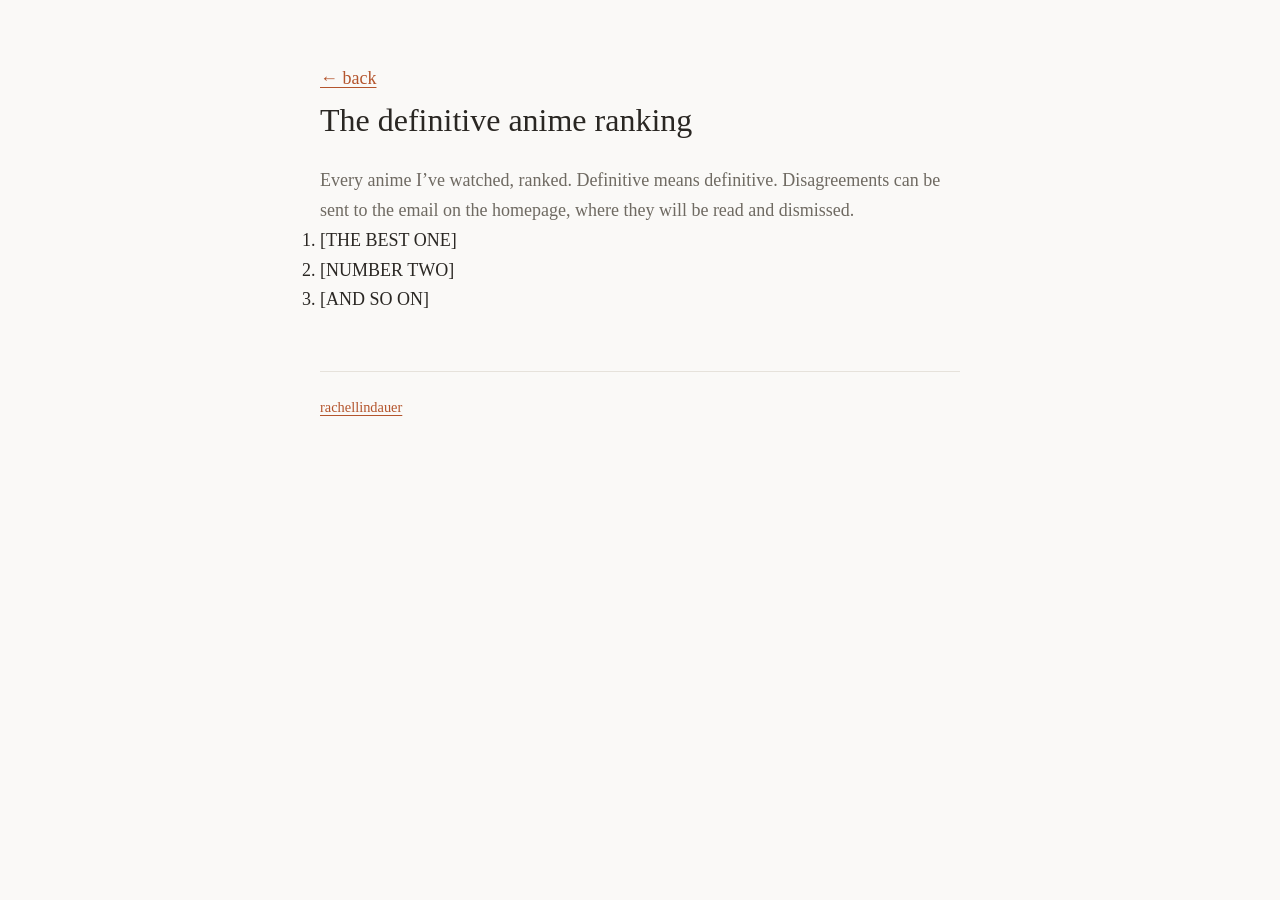
==== anime.html @ cb933fba "First version of my personal site" ====
<!doctype html>
<html lang="en">
<head>
  <meta charset="utf-8">
  <meta name="viewport" content="width=device-width, initial-scale=1">
  <title>The definitive anime ranking — Rachel Lindauer</title>
  <link rel="stylesheet" href="style.css">
</head>
<body>

  <main>
    <p><a href="index.html">&larr; back</a></p>

    <section>
      <h1>The definitive anime ranking</h1>
      <p class="quiet">Every anime I&rsquo;ve watched, ranked. Definitive
      means definitive. Disagreements can be sent to the email on the
      homepage, where they will be read and dismissed.</p>
      <ol>
        <li>[THE BEST ONE]</li>
        <li>[NUMBER TWO]</li>
        <li>[AND SO ON]</li>
      </ol>
    </section>

  </main>

  <footer>
    <p class="quiet"><a href="index.html">rachellindauer</a></p>
  </footer>

</body>
</html>
---- style.css ----
/* ============================================================
   Rachel's site — one small stylesheet, no framework.
   The variables below control the whole look. Change a color
   here and it changes everywhere.
   ============================================================ */

:root {
  --bg: #faf9f7;          /* page background: warm off-white */
  --text: #2a2723;        /* main text: soft near-black */
  --muted: #6f6a62;       /* quieter text */
  --accent: #b4552d;      /* links: warm terracotta */
  --rule: #e6e2db;        /* thin divider lines */
  --max-width: 40rem;     /* how wide the text column gets */
}

/* Respect the reader's dark mode. */
@media (prefers-color-scheme: dark) {
  :root {
    --bg: #1c1a18;
    --text: #e8e4de;
    --muted: #a39d93;
    --accent: #e08a5c;
    --rule: #35312c;
  }
}

* {
  margin: 0;
  padding: 0;
  box-sizing: border-box;
}

body {
  background: var(--bg);
  color: var(--text);
  font-family: Georgia, "Times New Roman", serif;
  font-size: 1.125rem;
  line-height: 1.65;
  padding: 4rem 1.5rem 6rem;
}

main, footer {
  max-width: var(--max-width);
  margin: 0 auto;
}

h1 {
  font-size: 2rem;
  font-weight: normal;
  margin-bottom: 1.25rem;
}

h2 {
  font-size: 1.05rem;
  font-weight: normal;
  text-transform: uppercase;
  letter-spacing: 0.08em;
  color: var(--muted);
  margin-bottom: 1rem;
}

section {
  margin-bottom: 3.5rem;
}

section + section {
  border-top: 1px solid var(--rule);
  padding-top: 3rem;
}

p + p {
  margin-top: 1rem;
}

a {
  color: var(--accent);
  text-decoration-thickness: 1px;
  text-underline-offset: 3px;
}

a:hover {
  text-decoration-thickness: 2px;
}

.quiet {
  color: var(--muted);
}

.soon {
  color: var(--muted);
  font-style: italic;
}

/* Lists of projects / links, without bullet dots. */
ul.items, ul.links {
  list-style: none;
}

ul.items li {
  margin-bottom: 1.5rem;
}

ul.items p {
  margin-top: 0.25rem;
  color: var(--muted);
  font-size: 1rem;
}

ul.links li {
  display: inline-block;
  margin-right: 1.5rem;
}

footer {
  margin-top: 2rem;
  border-top: 1px solid var(--rule);
  padding-top: 1.5rem;
  font-size: 0.9rem;
}
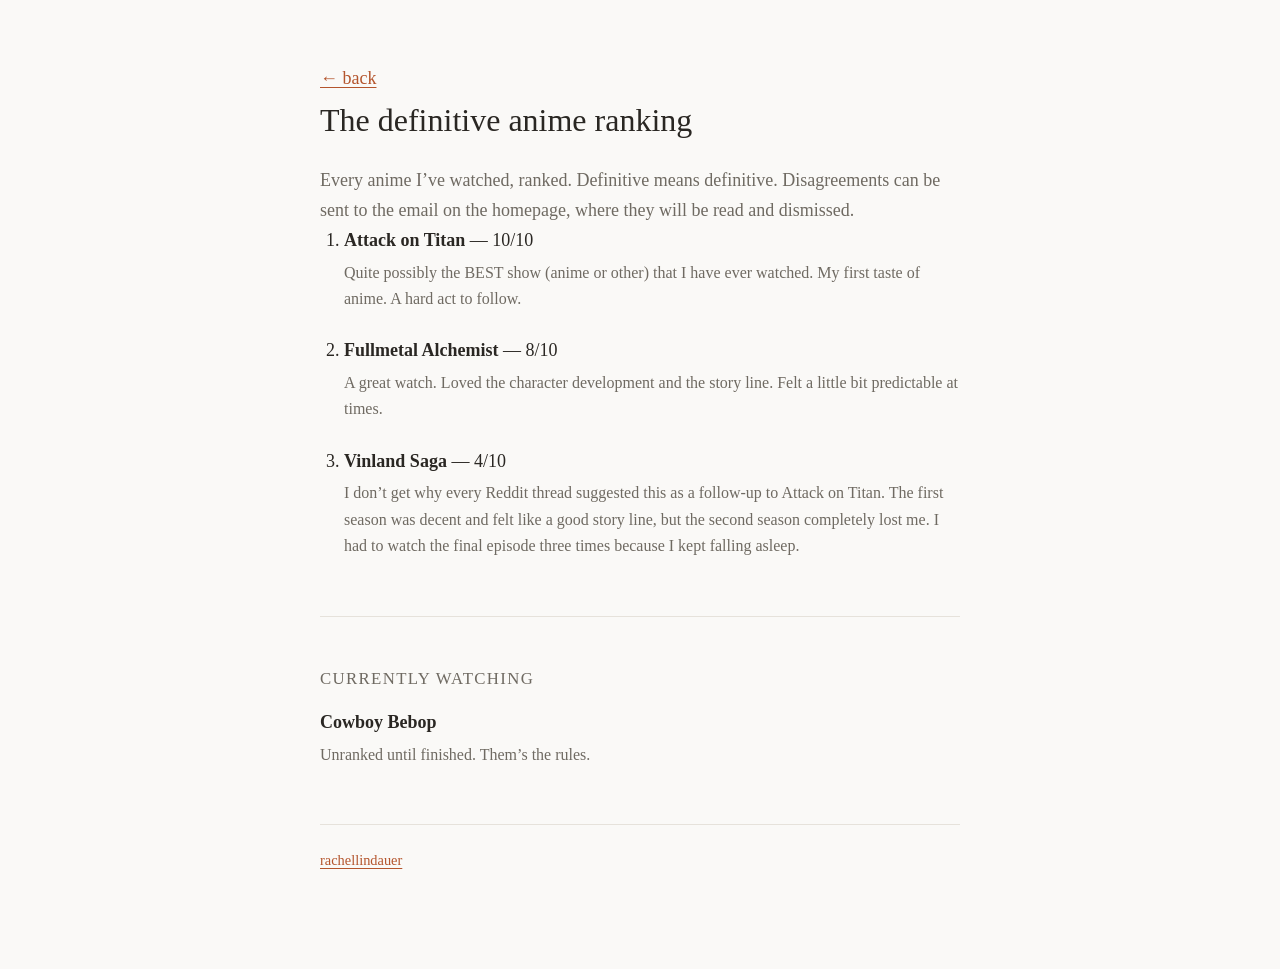
==== commit 93589b23: "The definitive anime ranking, v1" ====
--- a/anime.html
+++ b/anime.html
@@ -16,11 +16,36 @@
       <p class="quiet">Every anime I&rsquo;ve watched, ranked. Definitive
       means definitive. Disagreements can be sent to the email on the
       homepage, where they will be read and dismissed.</p>
-      <ol>
-        <li>[THE BEST ONE]</li>
-        <li>[NUMBER TWO]</li>
-        <li>[AND SO ON]</li>
+      <ol class="ranking">
+        <li>
+          <strong>Attack on Titan</strong> &mdash; 10/10
+          <p>Quite possibly the BEST show (anime or other) that I have ever
+          watched. My first taste of anime. A hard act to follow.</p>
+        </li>
+        <li>
+          <strong>Fullmetal Alchemist</strong> &mdash; 8/10
+          <p>A great watch. Loved the character development and the story
+          line. Felt a little bit predictable at times.</p>
+        </li>
+        <li>
+          <strong>Vinland Saga</strong> &mdash; 4/10
+          <p>I don&rsquo;t get why every Reddit thread suggested this as a
+          follow-up to Attack on Titan. The first season was decent and felt
+          like a good story line, but the second season completely lost me.
+          I had to watch the final episode three times because I kept
+          falling asleep.</p>
+        </li>
       </ol>
+    </section>
+
+    <section>
+      <h2>Currently watching</h2>
+      <ul class="items">
+        <li>
+          <strong>Cowboy Bebop</strong>
+          <p>Unranked until finished. Them&rsquo;s the rules.</p>
+        </li>
+      </ul>
     </section>
 
   </main>
--- a/style.css
+++ b/style.css
@@ -111,6 +111,21 @@
   margin-right: 1.5rem;
 }
 
+/* The ranking list keeps its numbers — it IS a ranking. */
+ol.ranking {
+  padding-left: 1.5rem;
+}
+
+ol.ranking li {
+  margin-bottom: 1.5rem;
+}
+
+ol.ranking p {
+  margin-top: 0.25rem;
+  color: var(--muted);
+  font-size: 1rem;
+}
+
 footer {
   margin-top: 2rem;
   border-top: 1px solid var(--rule);
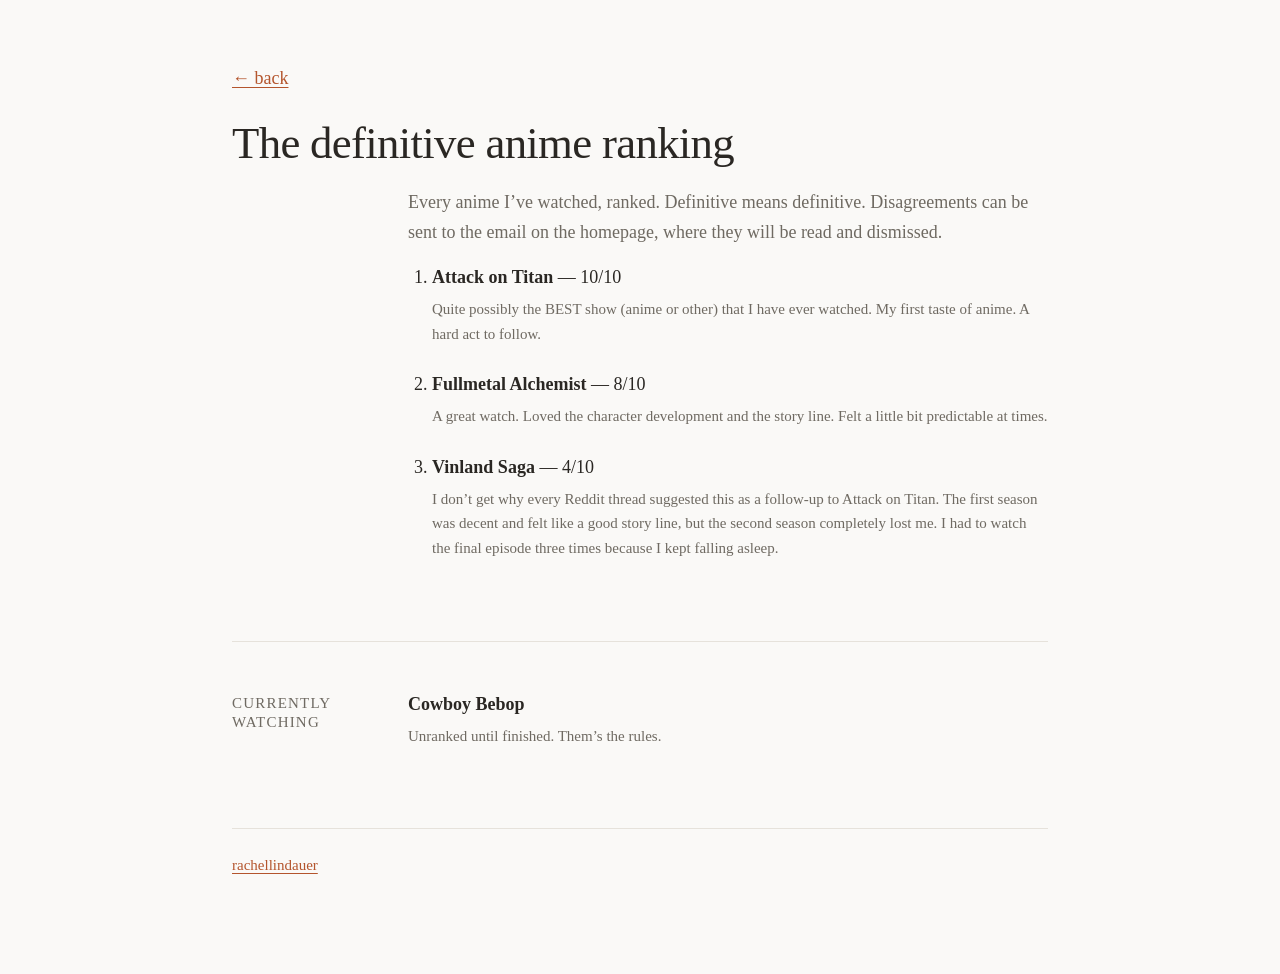
==== commit ad14f08f: "Sections now rise into place as you reach them, unless you asked for less motion" ====
--- a/anime.html
+++ b/anime.html
@@ -54,5 +54,6 @@
     <p class="quiet"><a href="index.html">rachellindauer</a></p>
   </footer>
 
+  <script src="motion.js"></script>
 </body>
 </html>
--- a/style.css
+++ b/style.css
@@ -10,7 +10,32 @@
   --muted: #6f6a62;       /* quieter text */
   --accent: #b4552d;      /* links: warm terracotta */
   --rule: #e6e2db;        /* thin divider lines */
-  --max-width: 40rem;     /* how wide the text column gets */
+  --max-width: 40rem;     /* how wide the READING column gets, always */
+  --label-col: 8.5rem;    /* the left rail that section labels sit in */
+  --label-gap: 2.5rem;    /* space between the rail and the reading column */
+
+  /* These two default to the narrow, single-column values. The wide layout
+     redefines them in ONE media query near the bottom of this file, and
+     everything that depends on the rail reads them from here, so there is a
+     single place where the layout switches. */
+  --page-width: var(--max-width);   /* rail + reading column, when there is a rail */
+  --gutter-shift: 0rem;             /* how far left of centre the reading column sits */
+
+  /* ---- Type scale -----------------------------------------------------
+     Every size on the site comes from here. One base (1.125rem, 18px, the
+     body size) and one ratio (1.2). Each step up multiplies by 1.2, each
+     step down divides by it, so the sizes are related to one another
+     instead of picked one at a time by eye. Reach for a step, never a
+     stray number. Pixel values assume default browser settings. */
+  --text-xs:   0.781rem;  /* 12.5px   base / 1.2 / 1.2 */
+  --text-sm:   0.938rem;  /* 15px     base / 1.2 */
+  --text-base: 1.125rem;  /* 18px     the base */
+  --text-md:   1.35rem;   /* 21.6px   base x 1.2 */
+  --text-lg:   1.62rem;   /* 26px     base x 1.2^2 */
+  --text-xl:   1.944rem;  /* 31px     base x 1.2^3 */
+  --text-2xl:  2.333rem;  /* 37.3px   base x 1.2^4 */
+  --text-3xl:  2.799rem;  /* 44.8px   base x 1.2^5 */
+  --text-4xl:  3.359rem;  /* 53.7px   base x 1.2^6 */
 }
 
 /* Respect the reader's dark mode. */
@@ -34,33 +59,142 @@
   background: var(--bg);
   color: var(--text);
   font-family: Georgia, "Times New Roman", serif;
-  font-size: 1.125rem;
+  font-size: var(--text-base);
   line-height: 1.65;
   padding: 4rem 1.5rem 6rem;
 }
 
+/* The homepage carries the eyes in its background, so its content starts
+   below them and stops sitting on top. Measured rather than eyeballed: the eyes
+   are anchored 24% down the viewport, and because they scale with viewport
+   WIDTH they reach furthest down on wide short windows, ending around 43% of
+   the height there. 46vh clears that everywhere, with a rem floor so a very
+   short window still gets sane spacing. Only this page needs it. */
+/* Names the background right where it is happening, in the quiet band above
+   the eyes. Positioned absolutely so it can sit up there without disturbing the
+   measured clearance below that keeps the content clear of the eyes. It scrolls
+   away with the page rather than sticking. */
+.bg-note {
+  position: absolute;
+  top: 1.75rem;
+  left: 50%;
+  transform: translateX(-50%);
+  width: min(var(--page-width), calc(100% - 3rem));
+  margin: 0;
+  font-size: var(--text-xs);
+  line-height: 1.5;
+  color: var(--muted);
+}
+
+body.home {
+  padding-top: max(7rem, 46vh);
+}
+
 main, footer {
-  max-width: var(--max-width);
+  max-width: var(--page-width);
   margin: 0 auto;
 }
 
+/* Headlines are FLUID. clamp() takes a floor, a formula that grows with the
+   window (1vw = 1% of its width), and a ceiling, then uses whichever of the
+   three is in the middle. So the headline sits at --text-xl on a phone, grows
+   smoothly as the window widens, and stops at --text-3xl instead of running
+   away on a 27 inch monitor. A fixed 2rem heading is what made this site read
+   small on a laptop. Big type also wants its own spacing: 1.65 line-height is
+   right for a paragraph and far too airy on a 45px headline, and large serif
+   letters sit better pulled very slightly together. */
 h1 {
-  font-size: 2rem;
+  font-size: clamp(var(--text-xl), 1.575rem + 1.55vw, var(--text-3xl));
   font-weight: normal;
+  line-height: 1.12;
+  letter-spacing: -0.015em;
   margin-bottom: 1.25rem;
 }
 
+/* On interior pages the first thing in main is the back link. Headings now
+   use tight leading, which took away the empty space that used to sit above
+   the headline and kept these two apart on its own. */
+main > p:first-child {
+  margin-bottom: 1.5rem;
+}
+
+/* The homepage is the one page carrying the eyes, so it gets the loudest
+   headline on the site. Same technique, two steps up at both ends. */
+body.home h1 {
+  font-size: clamp(var(--text-2xl), 1.9rem + 2.2vw, var(--text-4xl));
+}
+
 h2 {
-  font-size: 1.05rem;
+  font-size: var(--text-sm);
+  font-weight: normal;
+  line-height: 1.3;
+  text-transform: uppercase;
+  letter-spacing: 0.08em;
+  color: var(--muted);
+  margin-bottom: 1rem;
+}
+
+section {
+  margin-bottom: 3.5rem;
+}
+
+/* A section label that has something before it needs clear space above, and
+   more of it than the 1rem below, so the label groups downward with the block
+   it is introducing rather than sticking to the one it just ended. Only
+   labels with a preceding sibling qualify, hence "* + h2" and not "h2". */
+section > * + h2 {
+  margin-top: 2rem;
+}
+
+/* A piece is one visual inside the VJ project. Its title sits between the
+   page title and the small section labels. */
+h3 {
+  font-size: var(--text-md);
+  font-weight: normal;
+  line-height: 1.25;
+  margin-bottom: 0.6rem;
+}
+
+/* Column labels inside a piece. Same quiet uppercase as the section labels,
+   a size down so the hierarchy still reads. */
+h4 {
+  font-size: var(--text-xs);
   font-weight: normal;
   text-transform: uppercase;
   letter-spacing: 0.08em;
   color: var(--muted);
-  margin-bottom: 1rem;
-}
-
-section {
-  margin-bottom: 3.5rem;
+  margin-bottom: 0.9rem;
+}
+
+.piece + .piece {
+  border-top: 1px solid var(--rule);
+  padding-top: 2.5rem;
+  margin-top: 2.5rem;
+}
+
+/* Versions beside the log. The prose above stays at a comfortable reading
+   measure, so this block breaks out wider than the column it sits in rather
+   than squeezing two columns into 40rem. Collapses to one column when there
+   is not room, which is most phones. */
+.two-col {
+  display: grid;
+  grid-template-columns: 1fr 1fr;
+  gap: 2.5rem;
+  width: min(62rem, calc(100vw - 3rem));
+  position: relative;
+  left: calc(50% - var(--gutter-shift));
+  transform: translateX(-50%);
+  margin-top: 1.75rem;
+}
+
+@media (max-width: 48rem) {
+  .two-col {
+    grid-template-columns: 1fr;
+    gap: 2.25rem;
+    width: 100%;
+    left: 0;
+    transform: none;
+  }
 }
 
 section + section {
@@ -96,6 +230,13 @@
   list-style: none;
 }
 
+/* A list that follows a line introducing it needs the same gap it would get
+   if it were another paragraph. */
+p + ul.items,
+p + ol.ranking {
+  margin-top: 1rem;
+}
+
 ul.items li {
   margin-bottom: 1.5rem;
 }
@@ -103,7 +244,7 @@
 ul.items p {
   margin-top: 0.25rem;
   color: var(--muted);
-  font-size: 1rem;
+  font-size: var(--text-sm);
 }
 
 ul.links li {
@@ -123,12 +264,99 @@
 ol.ranking p {
   margin-top: 0.25rem;
   color: var(--muted);
-  font-size: 1rem;
+  font-size: var(--text-sm);
 }
 
 footer {
   margin-top: 2rem;
   border-top: 1px solid var(--rule);
   padding-top: 1.5rem;
-  font-size: 0.9rem;
-}
+  font-size: var(--text-sm);
+}
+
+/* ============================================================
+   THE WIDE LAYOUT
+   Below this width the site stays one column, exactly as it was. Above it,
+   every section becomes two: a narrow left rail holding the uppercase
+   section label, and the reading column beside it. The reading column keeps
+   its 40rem measure, so lines never get harder to read; the page simply
+   grows a margin.
+
+   Why grid rather than floats: an interior page puts several labels inside
+   one section (Why, then What). Grid's auto-placement handles that on its
+   own. Each label lands in the rail and starts a new row, and the paragraphs
+   after it stack in the column beside it until the next label appears.
+   ============================================================ */
+@media (min-width: 56rem) {
+
+  :root {
+    --page-width: calc(var(--max-width) + var(--label-col) + var(--label-gap));
+    --gutter-shift: calc((var(--label-col) + var(--label-gap)) / 2);
+  }
+
+  section {
+    display: grid;
+    grid-template-columns: var(--label-col) minmax(0, var(--max-width));
+    column-gap: var(--label-gap);
+    align-items: start;
+  }
+
+  /* Everything sits in the reading column by default... */
+  section > * {
+    grid-column: 2;
+  }
+
+  /* ...except the page headline, which runs the full width so it starts at
+     the rail's edge rather than being indented past it. */
+  section > h1 {
+    grid-column: 1 / -1;
+  }
+
+  /* ...and the section labels, which are the whole point of the rail. The
+     small padding is optical, not structural: a 15px label and an 18px
+     paragraph have different amounts of built-in space above them, so the
+     label needs a nudge down to look level with the text beside it. */
+  section > h2 {
+    grid-column: 1;
+    padding-top: 0.25rem;
+    margin-bottom: 0;
+  }
+
+  /* In one column the label sat in the text and its own spacing was what
+     separated one block from the next. In the rail it cannot do that any
+     more, so the break has to be put back deliberately, or two labelled
+     blocks run together as though they were one. Both halves of the row get
+     the same margin, otherwise the label stops sitting level with its text.
+     Only labels with something before them qualify, which is why this is
+     written as "* + h2" rather than plain "h2". */
+  section > * + h2 + * {
+    margin-top: 2rem;
+  }
+}
+
+/* ============================================================
+   MOTION
+   Sections rise into place as you reach them. See motion.js for the two
+   rules behind it. The important one lives in the selector below: the
+   hidden state is locked behind html.js-motion, a class only that script
+   adds. No script, nothing hidden, page renders in full.
+
+   The whole block also sits inside a reduced-motion query, so a visitor
+   whose system asks for less movement never has anything hidden from them
+   in the first place.
+   ============================================================ */
+@media (prefers-reduced-motion: no-preference) {
+
+  html.js-motion .reveal {
+    opacity: 0;
+    transform: translateY(0.9rem);
+  }
+
+  /* The transition lives on the arriving state rather than the hidden one,
+     so the section eases in and never eases back out. */
+  html.js-motion .reveal.is-visible {
+    opacity: 1;
+    transform: none;
+    transition: opacity 0.65s ease-out, transform 0.65s ease-out;
+  }
+}
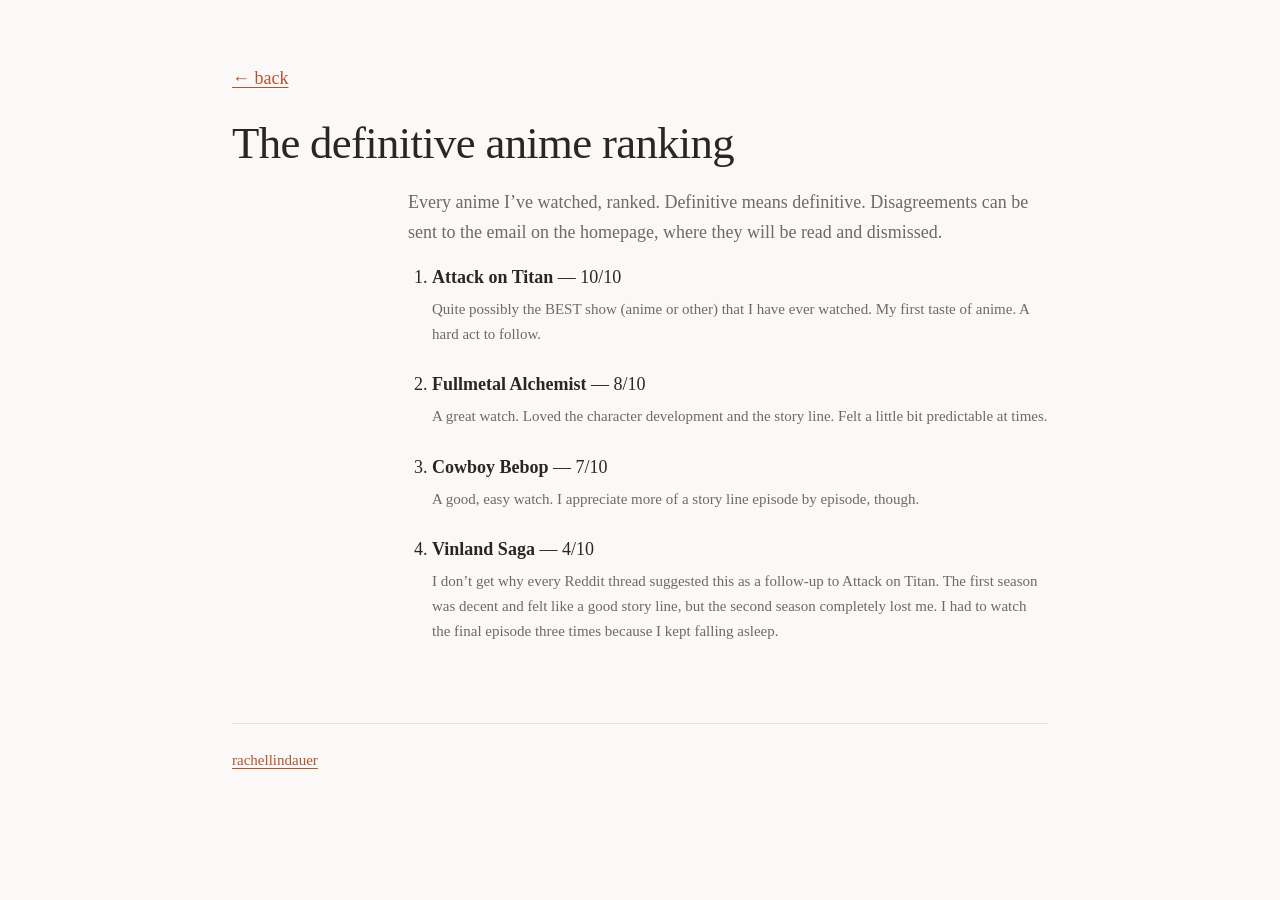
==== commit 4a44ddf9: "I finished Cowboy Bebop and dropped the Snapchat memories project from the site Co-Authored-By: Clau" ====
--- a/anime.html
+++ b/anime.html
@@ -28,6 +28,11 @@
           line. Felt a little bit predictable at times.</p>
         </li>
         <li>
+          <strong>Cowboy Bebop</strong> &mdash; 7/10
+          <p>A good, easy watch. I appreciate more of a story line episode by
+          episode, though.</p>
+        </li>
+        <li>
           <strong>Vinland Saga</strong> &mdash; 4/10
           <p>I don&rsquo;t get why every Reddit thread suggested this as a
           follow-up to Attack on Titan. The first season was decent and felt
@@ -36,16 +41,6 @@
           falling asleep.</p>
         </li>
       </ol>
-    </section>
-
-    <section>
-      <h2>Currently watching</h2>
-      <ul class="items">
-        <li>
-          <strong>Cowboy Bebop</strong>
-          <p>Unranked until finished. Them&rsquo;s the rules.</p>
-        </li>
-      </ul>
     </section>
 
   </main>
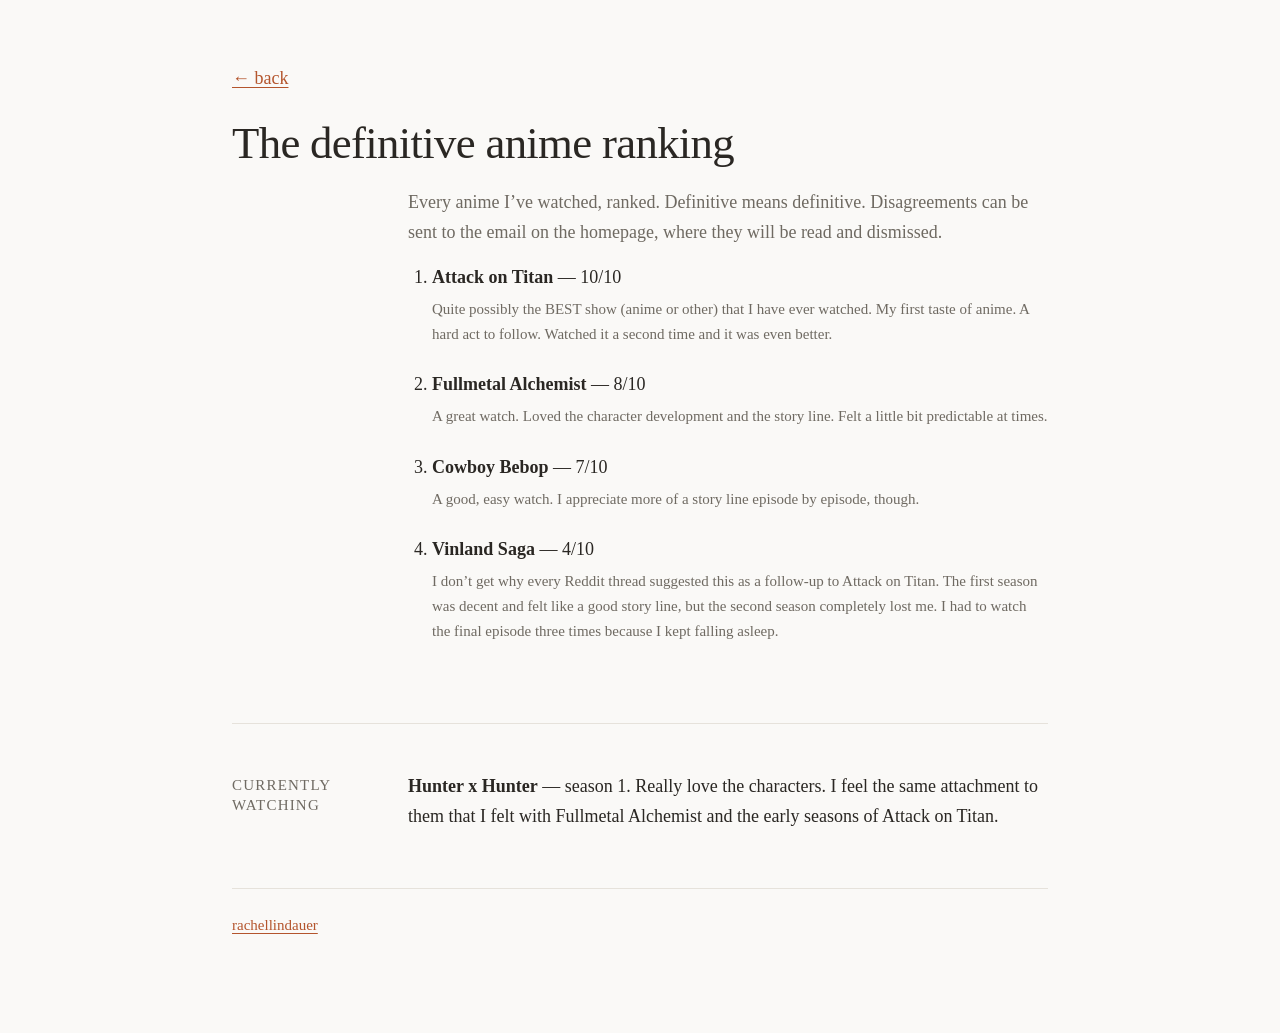
==== commit 86eb8015: "I rewatched Attack on Titan and started Hunter x Hunter Co-Authored-By: Claude Opus 5.5 <noreply@ant" ====
--- a/anime.html
+++ b/anime.html
@@ -20,7 +20,8 @@
         <li>
           <strong>Attack on Titan</strong> &mdash; 10/10
           <p>Quite possibly the BEST show (anime or other) that I have ever
-          watched. My first taste of anime. A hard act to follow.</p>
+          watched. My first taste of anime. A hard act to follow. Watched it
+          a second time and it was even better.</p>
         </li>
         <li>
           <strong>Fullmetal Alchemist</strong> &mdash; 8/10
@@ -43,6 +44,13 @@
       </ol>
     </section>
 
+    <section>
+      <h2>Currently watching</h2>
+      <p><strong>Hunter x Hunter</strong> &mdash; season 1. Really love the
+      characters. I feel the same attachment to them that I felt with
+      Fullmetal Alchemist and the early seasons of Attack on Titan.</p>
+    </section>
+
   </main>
 
   <footer>
--- a/style.css
+++ b/style.css
@@ -360,3 +360,10 @@
     transition: opacity 0.65s ease-out, transform 0.65s ease-out;
   }
 }
+
+/* Embedded video: a 16:9 box that shrinks with the column */
+.video iframe {
+  width: 100%;
+  aspect-ratio: 16 / 9;
+  border: 0;
+}
